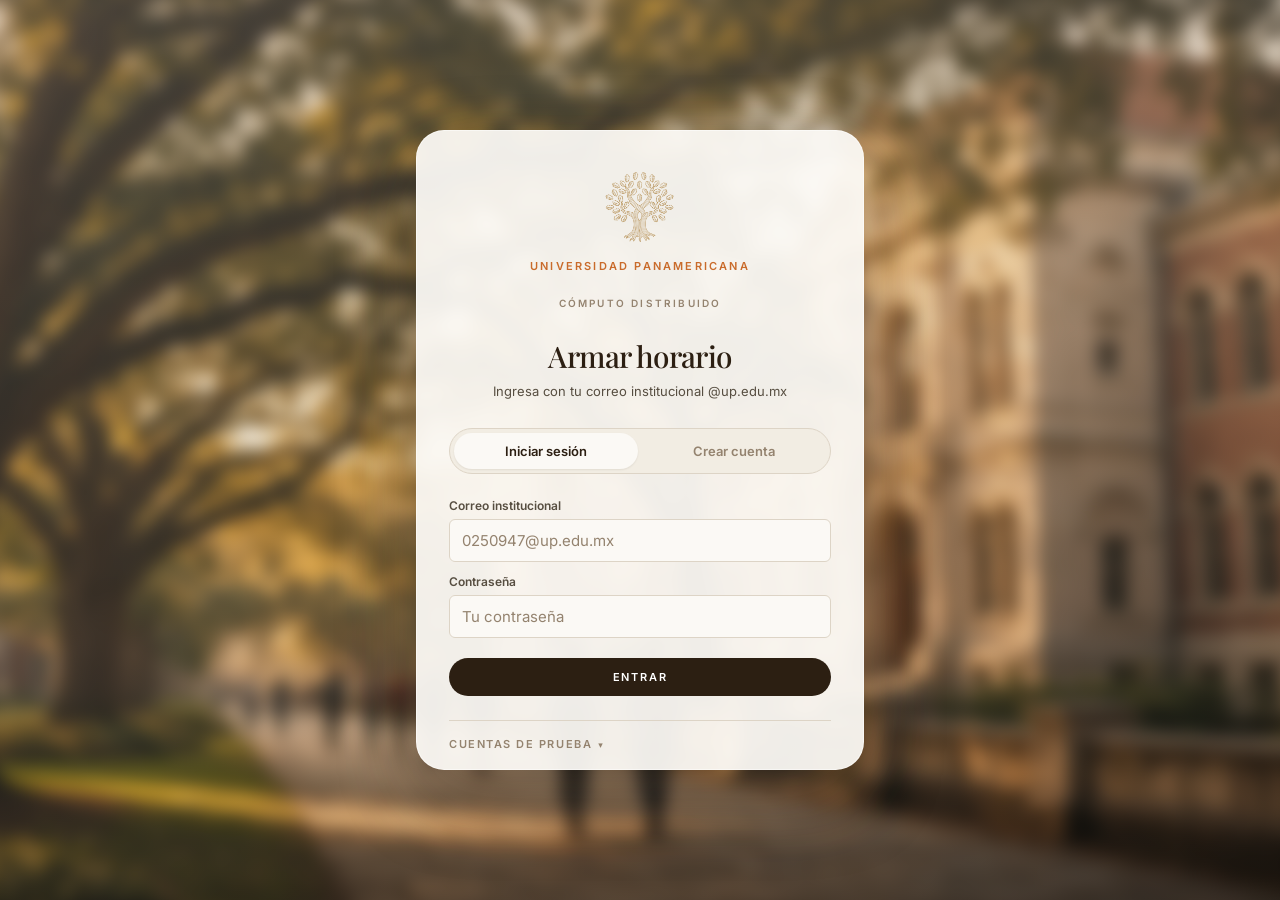
==== frontend/index.html @ 9d94e342 "entrega primer parcial" ====
<!DOCTYPE html>
<html lang="es">
<head>
    <meta charset="UTF-8">
    <meta name="viewport" content="width=device-width, initial-scale=1.0">
    <title>Horario UP</title>
    <link rel="preconnect" href="https://fonts.googleapis.com">
    <link rel="preconnect" href="https://fonts.gstatic.com" crossorigin>
    <link href="https://fonts.googleapis.com/css2?family=Inter:wght@400;500;600;700&family=Playfair+Display:ital,wght@0,500;0,600;1,500&display=swap" rel="stylesheet">
    <link rel="stylesheet" href="estilos.css">
</head>
<body class="en-login">
    <div class="login-bg" aria-hidden="true">
        <img src="brand/campus.jpg" alt="">
    </div>
    <div id="pantalla-login" class="login-screen">
        <article class="login-card">
            <img class="login-logo" src="brand/up-roble.png" alt="Universidad Panamericana">
            <p class="login-kicker">Universidad Panamericana</p>
            <p class="login-meta">Cómputo distribuido</p>
            <h1 class="login-title">Armar horario</h1>
            <p class="login-sub">Ingresa con tu correo institucional @up.edu.mx</p>

            <div class="login-tabs" role="tablist" aria-label="Acceso">
                <button type="button" class="login-tab is-active" data-tab="entrar" role="tab" aria-selected="true">Iniciar sesión</button>
                <button type="button" class="login-tab" data-tab="registro" role="tab" aria-selected="false">Crear cuenta</button>
            </div>

            <form id="form-login" class="login-form">
                <label class="campo">
                    <span>Correo institucional</span>
                    <input id="login-correo" type="email" placeholder="0250947@up.edu.mx" autocomplete="username" required>
                </label>
                <label class="campo">
                    <span>Contraseña</span>
                    <input id="login-password" type="password" placeholder="Tu contraseña" autocomplete="current-password" required>
                </label>
                <p id="error-login" class="error" role="alert"></p>
                <button type="submit" class="btn-primary">Entrar</button>
            </form>

            <form id="form-nuevo" class="login-form" hidden>
                <label class="campo">
                    <span>Nombre</span>
                    <input id="nuevo-nombre" type="text" placeholder="Nombre completo" autocomplete="name" required>
                </label>
                <label class="campo">
                    <span>Correo institucional</span>
                    <input id="nuevo-correo" type="email" placeholder="matricula@up.edu.mx" autocomplete="email" required>
                </label>
                <label class="campo">
                    <span>Contraseña</span>
                    <input id="nuevo-password" type="password" placeholder="Crea una contraseña" autocomplete="new-password" required>
                </label>
                <label class="campo">
                    <span>Carrera</span>
                    <select id="nuevo-carrera" required></select>
                </label>
                <p id="error-registro" class="error" role="alert"></p>
                <button type="submit" class="btn-primary">Registrarme</button>
            </form>

            <details class="login-demos">
                <summary>Cuentas de prueba</summary>
                <ul>
                    <li><strong>0250947@up.edu.mx</strong> / emilianoguillen90<br>Inteligencia de Datos y Ciberseguridad</li>
                    <li><strong>0251001@up.edu.mx</strong> / marianalopez90<br>Mecatrónica</li>
                    <li><strong>0251002@up.edu.mx</strong> / diegoramirez90<br>Ingeniería Industrial</li>
                    <li><strong>0251003@up.edu.mx</strong> / anatorres90<br>Ingeniería Mecánica</li>
                </ul>
            </details>
        </article>
    </div>

    <div id="app" class="app" hidden>
        <header class="topbar">
            <div class="marca-box">
                <img class="marca-logo" src="brand/up-roble.png" alt="">
                <div>
                    <p class="marca">Universidad Panamericana</p>
                    <h1>Armar horario</h1>
                </div>
            </div>
            <nav class="app-nav" aria-label="Apartados">
                <button type="button" class="nav-btn is-active" data-nav="horario">Mi horario</button>
                <button type="button" class="nav-btn" data-nav="materias">Agregar materias</button>
            </nav>
            <div class="alumno-box">
                <p id="nombre-alumno" class="alumno"></p>
                <button id="btn-cambiar" type="button">Cerrar sesión</button>
                <p id="carrera-alumno" class="carrera"></p>
            </div>
        </header>

        <main class="app-main">
            <p id="mensaje" class="mensaje"></p>

            <section id="vista-horario" class="vista" data-vista="horario">
                <div class="vista-head">
                    <p class="vista-kicker">Esta semana</p>
                    <div class="vista-title-row">
                        <h2>Mi horario</h2>
                        <p id="resumen-horario" class="resumen"></p>
                    </div>
                    <p class="ayuda">Tus clases de lunes a viernes. Da de baja una materia desde su bloque.</p>
                </div>
                <div class="calendario-wrap">
                    <div id="calendario" class="calendario">Cargando horario...</div>
                </div>
            </section>

            <section id="vista-materias" class="vista" data-vista="materias" hidden>
                <div class="vista-head">
                    <p class="vista-kicker">Catálogo</p>
                    <h2>Agregar materias</h2>
                    <p id="titulo-catalogo" class="ayuda">Solo ves las de tu plan. El tronco común se comparte con otras ingenierías.</p>
                </div>
                <div id="lista-materias" class="catalogo">Cargando...</div>
            </section>
        </main>
    </div>

    <script src="app.js"></script>
</body>
</html>
---- frontend/estilos.css ----
:root {
    --azul-up: #001a4d;
    --azul-medio: #0b2e6b;
    --oro: #c5a35a;
    --oro-claro: #e4d2a3;
    --crema: #f6f1e6;
    --blanco: #ffffff;
    --texto: #1a1a1a;
    --muted: #5c5a55;

    --cream: #f2ede3;
    --paper: #fbf9f5;
    --linen: #e6ded3;
    --terracotta: #c96b2b;
    --camel: #b38760;
    --stone: #94836f;
    --bark: #574e41;
    --espresso: #2c1f12;
    --ink: #181714;
    --border: #ddd4c6;
    --danger: #8b1e1e;
    --radius-sm: 6px;
    --radius-md: 10px;
    --radius-lg: 28px;
    --shadow-card: 0 24px 80px rgb(44 31 18 / 0.14);
    --shadow-login: 0 28px 80px rgb(44 31 18 / 0.32);
    --ease-out: cubic-bezier(0.16, 1, 0.3, 1);
    --duration-fast: 120ms;
    --duration-base: 200ms;
    --font-sans: "Inter", ui-sans-serif, system-ui, sans-serif;
    --font-editorial: "Playfair Display", "Iowan Old Style", Georgia, serif;
}

* {
    box-sizing: border-box;
}

[hidden] {
    display: none !important;
}

body {
    min-height: 100vh;
    margin: 0;
    padding: 0;
    font-family: var(--font-sans);
    color: var(--ink);
    background: var(--cream);
    -webkit-font-smoothing: antialiased;
}

body.en-login {
    min-height: 100svh;
    padding: 24px;
    display: flex;
    align-items: center;
    justify-content: center;
    background: var(--espresso);
}

.login-bg {
    display: none;
}

body.en-login .login-bg {
    display: block;
    position: fixed;
    inset: 0;
    z-index: 0;
    overflow: hidden;
    pointer-events: none;
}

.login-bg img {
    width: 100%;
    height: 100%;
    object-fit: cover;
    transform: scale(1.06);
    filter: blur(8px) saturate(1.02);
}

.login-bg::after {
    content: "";
    position: absolute;
    inset: 0;
    background:
        linear-gradient(165deg, rgb(242 237 227 / 0.22) 0%, rgb(44 31 18 / 0.16) 100%);
}

.login-screen {
    position: relative;
    z-index: 1;
    width: 100%;
    display: flex;
    justify-content: center;
}

.login-card {
    width: min(100%, 28rem);
    max-height: min(40rem, 92svh);
    overflow-y: auto;
    scrollbar-width: none;
    -ms-overflow-style: none;
    padding: 40px 32px 32px;
    text-align: center;
    background: rgb(251 249 245 / 0.94);
    border: 1px solid rgb(255 255 255 / 0.55);
    border-radius: var(--radius-lg);
    box-shadow: var(--shadow-login);
}

.login-card::-webkit-scrollbar {
    display: none;
}

.login-logo {
    display: block;
    width: 4.5rem;
    height: 4.5rem;
    margin: 0 auto;
    object-fit: contain;
}

.login-kicker {
    margin: 16px 0 0;
    color: var(--terracotta);
    font-size: 11px;
    font-weight: 600;
    letter-spacing: 0.2em;
    text-transform: uppercase;
}

.login-meta {
    margin: 24px 0 0;
    color: var(--stone);
    font-size: 10px;
    font-weight: 600;
    letter-spacing: 0.22em;
    text-transform: uppercase;
}

.login-title {
    margin: 28px 0 0;
    color: var(--espresso);
    font-family: var(--font-editorial);
    font-size: 1.85rem;
    font-weight: 500;
    letter-spacing: -0.02em;
    line-height: 1.25;
}

.login-sub {
    margin: 8px 0 0;
    color: var(--bark);
    font-size: 13px;
    line-height: 1.4;
}

.login-tabs {
    display: grid;
    grid-template-columns: 1fr 1fr;
    gap: 4px;
    margin: 28px 0 0;
    padding: 4px;
    background: var(--cream);
    border: 1px solid var(--border);
    border-radius: 999px;
}

.login-tab {
    border: 0;
    border-radius: 999px;
    padding: 10px 12px;
    background: transparent;
    color: var(--stone);
    font: inherit;
    font-size: 13px;
    font-weight: 600;
    cursor: pointer;
}

.login-tab:hover {
    color: var(--espresso);
}

.login-tab.is-active {
    background: var(--paper);
    color: var(--espresso);
    box-shadow: 0 1px 2px rgb(44 31 18 / 0.08);
}

.login-tab:focus-visible,
.login-form :focus-visible,
.login-demos summary:focus-visible,
.btn-primary:focus-visible {
    outline: 2px solid var(--terracotta);
    outline-offset: 2px;
}

.login-form {
    margin-top: 24px;
    display: flex;
    flex-direction: column;
    gap: 12px;
    text-align: left;
}

.campo {
    display: flex;
    flex-direction: column;
    gap: 6px;
}

.campo span {
    color: var(--bark);
    font-size: 12px;
    font-weight: 600;
}

.login-form input,
.login-form select {
    width: 100%;
    padding: 11px 12px;
    border: 1px solid var(--border);
    border-radius: var(--radius-sm);
    background: var(--paper);
    color: var(--ink);
    font: inherit;
    font-size: 15px;
}

.login-form input::placeholder {
    color: var(--stone);
}

.login-form input:hover,
.login-form select:hover {
    border-color: var(--linen);
}

.login-form input:focus,
.login-form select:focus {
    border-color: var(--espresso);
}

.btn-primary {
    margin-top: 8px;
    width: 100%;
    border: 0;
    border-radius: 999px;
    padding: 12px 20px;
    background: var(--espresso);
    color: #fff;
    font: inherit;
    font-size: 11px;
    font-weight: 600;
    letter-spacing: 0.16em;
    text-transform: uppercase;
    cursor: pointer;
}

.btn-primary:hover {
    background: #3a2a1b;
}

.btn-primary:active {
    transform: translateY(1px);
}

.login-demos {
    margin-top: 24px;
    text-align: left;
    border-top: 1px solid var(--border);
    padding-top: 16px;
}

.login-demos summary {
    color: var(--stone);
    font-size: 11px;
    font-weight: 600;
    letter-spacing: 0.14em;
    text-transform: uppercase;
    cursor: pointer;
    list-style: none;
}

.login-demos summary::-webkit-details-marker {
    display: none;
}

.login-demos summary::after {
    content: "▾";
    margin-left: 6px;
    font-size: 9px;
}

.login-demos[open] summary::after {
    content: "▴";
}

.login-demos summary:hover {
    color: var(--espresso);
}

.login-demos ul {
    margin: 12px 0 0;
    padding: 0;
    list-style: none;
    display: flex;
    flex-direction: column;
    gap: 10px;
}

.login-demos li {
    color: var(--bark);
    font-size: 13px;
    line-height: 1.45;
}

.login-demos strong {
    color: var(--espresso);
    font-weight: 600;
}

@media (max-width: 480px) {
    .login-card {
        padding: 32px 24px 24px;
        border-radius: 20px;
    }

    .login-logo {
        width: 4rem;
        height: 4rem;
    }

    .login-title {
        font-size: 1.55rem;
    }

    .login-sub {
        font-size: 12px;
    }
}

@media (prefers-reduced-motion: reduce) {
    .btn-primary {
        transition: none;
    }

    .login-bg img {
        transform: none;
        filter: blur(8px);
    }
}

.app {
    min-height: 100svh;
}

.topbar {
    position: sticky;
    top: 0;
    z-index: 10;
    display: flex;
    align-items: center;
    justify-content: space-between;
    gap: 16px;
    padding: 12px 24px;
    background: rgb(251 249 245 / 0.92);
    border-bottom: 1px solid var(--border);
    backdrop-filter: blur(10px);
}

.marca {
    margin: 0;
    color: var(--terracotta);
    letter-spacing: 0.16em;
    font-size: 10px;
    text-transform: uppercase;
    font-weight: 600;
}

.app .topbar h1 {
    margin: 2px 0 0;
    color: var(--espresso);
    font-family: var(--font-editorial);
    font-size: 1.15rem;
    font-weight: 500;
    letter-spacing: -0.02em;
}

.marca-box {
    display: flex;
    align-items: center;
    gap: 12px;
    min-width: 0;
}

.marca-logo {
    width: 36px;
    height: 36px;
    object-fit: contain;
}

.app-nav {
    display: flex;
    gap: 4px;
    padding: 4px;
    background: var(--cream);
    border: 1px solid var(--border);
    border-radius: 999px;
}

.nav-btn {
    border: 0;
    border-radius: 999px;
    padding: 8px 16px;
    background: transparent;
    color: var(--stone);
    font: inherit;
    font-size: 13px;
    font-weight: 600;
    cursor: pointer;
}

.nav-btn:hover {
    color: var(--espresso);
}

.nav-btn.is-active {
    background: var(--paper);
    color: var(--espresso);
    box-shadow: 0 1px 2px rgb(44 31 18 / 0.08);
}

.alumno-box {
    display: grid;
    grid-template-columns: auto auto;
    grid-template-rows: auto auto;
    align-items: center;
    column-gap: 12px;
    row-gap: 2px;
    text-align: right;
}

.alumno {
    grid-column: 1;
    grid-row: 1;
    margin: 0;
    color: var(--espresso);
    font-size: 13px;
    font-weight: 600;
}

.carrera {
    grid-column: 1;
    grid-row: 2;
    margin: 0;
    color: var(--stone);
    font-size: 12px;
}

.alumno-box button {
    grid-column: 2;
    grid-row: 1;
    background: transparent;
    border: 1px solid var(--border);
    border-radius: 999px;
    color: var(--bark);
    padding: 6px 12px;
    font: inherit;
    font-size: 12px;
    font-weight: 600;
    cursor: pointer;
    white-space: nowrap;
}

.alumno-box button:hover {
    border-color: var(--espresso);
    color: var(--espresso);
}

.app-main {
    max-width: 1120px;
    margin: 0 auto;
    padding: 28px 24px 56px;
}

.vista-head {
    margin-bottom: 20px;
}

.vista-kicker {
    margin: 0 0 6px;
    color: var(--terracotta);
    font-size: 11px;
    font-weight: 600;
    letter-spacing: 0.18em;
    text-transform: uppercase;
}

.vista-title-row {
    display: flex;
    align-items: baseline;
    justify-content: space-between;
    gap: 12px;
}

.vista-head h2 {
    margin: 0;
    color: var(--espresso);
    font-family: var(--font-editorial);
    font-size: 1.75rem;
    font-weight: 500;
    letter-spacing: -0.02em;
}

.resumen {
    margin: 0;
    color: var(--stone);
    font-size: 13px;
    font-weight: 600;
}

.ayuda {
    margin: 8px 0 0;
    color: var(--bark);
    font-size: 14px;
    line-height: 1.45;
}

.mensaje {
    margin: 0 0 16px;
    padding: 10px 14px;
    border-radius: var(--radius-sm);
    background: #efe6d6;
    color: var(--espresso);
    font-size: 13px;
    font-weight: 600;
}

.mensaje:empty {
    display: none;
}

.error {
    margin: 0;
    color: var(--danger);
    font-size: 13px;
    font-weight: 600;
}

.error:empty {
    display: none;
}

.calendario-wrap {
    overflow: auto;
    max-height: calc(100svh - 220px);
    background: var(--paper);
    border: 1px solid var(--border);
    border-radius: var(--radius-md);
    scrollbar-width: thin;
}

.calendario {
    display: grid;
    grid-template-columns: 56px repeat(5, minmax(0, 1fr));
    min-width: 720px;
}

.calendario:has(.vacio) {
    display: block;
    min-width: 0;
}

.celda-hora {
    font-size: 11px;
    color: var(--stone);
    text-align: right;
    padding: 10px 10px 0 0;
    border-right: 1px solid var(--border);
    border-bottom: 1px solid var(--border);
}

.dia-titulo {
    position: sticky;
    top: 0;
    z-index: 1;
    background: var(--paper);
    color: var(--bark);
    text-align: center;
    padding: 12px 4px;
    font-size: 11px;
    font-weight: 600;
    letter-spacing: 0.08em;
    text-transform: uppercase;
    border-bottom: 1px solid var(--border);
}

.slot {
    min-height: 52px;
    background: var(--paper);
    border-right: 1px solid var(--border);
    border-bottom: 1px solid var(--border);
    padding: 3px;
}

.clase {
    height: 100%;
    padding: 6px 7px;
    background: #f7f1e8;
    border: 1px solid var(--border);
    border-left: 3px solid var(--terracotta);
    border-radius: 6px;
    color: var(--espresso);
    font-size: 11px;
    line-height: 1.3;
}

.clase strong {
    display: block;
    font-size: 11px;
}

.clase button {
    margin-top: 6px;
    background: transparent;
    border: 1px solid var(--border);
    border-radius: 999px;
    color: var(--bark);
    padding: 2px 8px;
    font: inherit;
    font-size: 10px;
    font-weight: 600;
    cursor: pointer;
}

.clase button:hover {
    border-color: var(--danger);
    color: var(--danger);
}

.vacio {
    grid-column: 1 / -1;
    padding: 64px 24px;
    text-align: center;
}

.vacio p {
    margin: 0 0 16px;
    color: var(--bark);
    font-size: 15px;
}

.vacio button {
    border: 0;
    border-radius: 999px;
    padding: 10px 18px;
    background: var(--espresso);
    color: #fff;
    font: inherit;
    font-size: 11px;
    font-weight: 600;
    letter-spacing: 0.14em;
    text-transform: uppercase;
    cursor: pointer;
}

.catalogo {
    background: var(--paper);
    border: 1px solid var(--border);
    border-radius: var(--radius-md);
    overflow: hidden;
}

.semestre {
    margin: 0;
    padding: 12px 16px 8px;
    color: var(--terracotta);
    font-size: 11px;
    font-weight: 600;
    letter-spacing: 0.16em;
    text-transform: uppercase;
    background: var(--cream);
    border-top: 1px solid var(--border);
}

.catalogo .semestre:first-child {
    border-top: 0;
}

.fila {
    display: flex;
    justify-content: space-between;
    align-items: center;
    gap: 16px;
    padding: 14px 16px;
    border-top: 1px solid var(--border);
}

.datos {
    display: flex;
    flex-direction: column;
    gap: 4px;
    min-width: 0;
}

.datos strong {
    color: var(--espresso);
    font-size: 14px;
    font-weight: 600;
}

.datos span {
    color: var(--stone);
    font-size: 13px;
}

button.alta,
button.lleno {
    flex-shrink: 0;
    border: 0;
    border-radius: 999px;
    padding: 8px 14px;
    font: inherit;
    font-size: 12px;
    font-weight: 600;
}

button.alta {
    background: var(--espresso);
    color: #fff;
    cursor: pointer;
}

button.alta:hover {
    background: #3a2a1b;
}

button.lleno {
    background: var(--linen);
    color: var(--stone);
    cursor: default;
}

button.cursada {
    background: #efe6d6;
    color: var(--terracotta);
    cursor: default;
}

.nav-btn:focus-visible,
.alumno-box button:focus-visible,
.vacio button:focus-visible,
button.alta:focus-visible {
    outline: 2px solid var(--terracotta);
    outline-offset: 2px;
}

@media (max-width: 900px) {
    .topbar {
        flex-wrap: wrap;
        padding: 12px 16px;
    }

    .app-nav {
        order: 3;
        width: 100%;
    }

    .nav-btn {
        flex: 1;
    }

    .app-main {
        padding: 20px 16px 40px;
    }
}

@media (max-width: 800px) {
    .calendario {
        grid-template-columns: 48px repeat(5, minmax(110px, 1fr));
    }
}
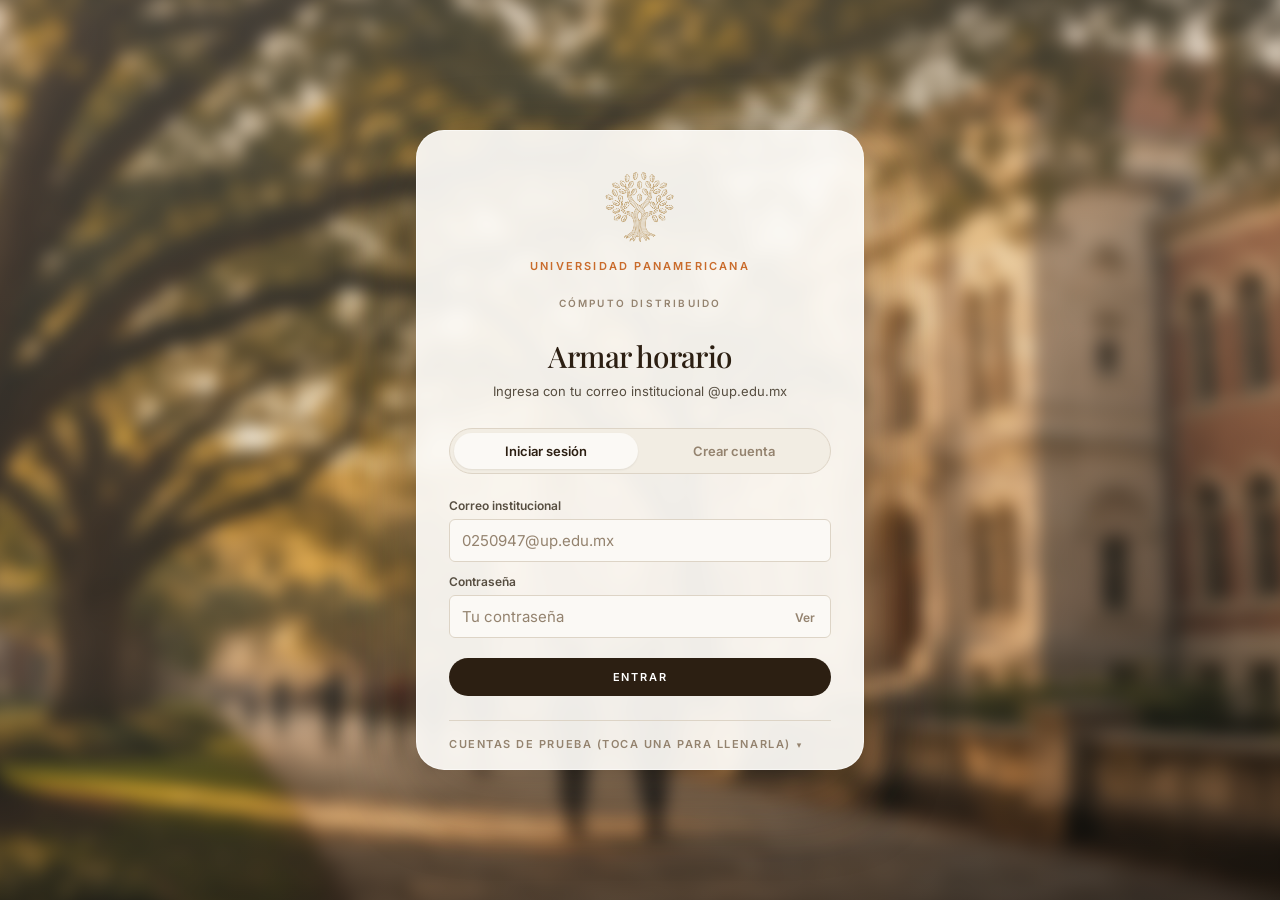
==== commit 8aa0e9e1: "kafka 2" ====
--- a/frontend/index.html
+++ b/frontend/index.html
@@ -8,6 +8,7 @@
     <link rel="preconnect" href="https://fonts.gstatic.com" crossorigin>
     <link href="https://fonts.googleapis.com/css2?family=Inter:wght@400;500;600;700&family=Playfair+Display:ital,wght@0,500;0,600;1,500&display=swap" rel="stylesheet">
     <link rel="stylesheet" href="estilos.css">
+    <link rel="stylesheet" href="app.css">
 </head>
 <body class="en-login">
     <div class="login-bg" aria-hidden="true">
@@ -33,7 +34,10 @@
                 </label>
                 <label class="campo">
                     <span>Contraseña</span>
-                    <input id="login-password" type="password" placeholder="Tu contraseña" autocomplete="current-password" required>
+                    <div class="campo-pass">
+                        <input id="login-password" type="password" placeholder="Tu contraseña" autocomplete="current-password" required>
+                        <button type="button" class="ver-pass" data-ver="login-password" aria-label="Mostrar contraseña">Ver</button>
+                    </div>
                 </label>
                 <p id="error-login" class="error" role="alert"></p>
                 <button type="submit" class="btn-primary">Entrar</button>
@@ -50,7 +54,10 @@
                 </label>
                 <label class="campo">
                     <span>Contraseña</span>
-                    <input id="nuevo-password" type="password" placeholder="Crea una contraseña" autocomplete="new-password" required>
+                    <div class="campo-pass">
+                        <input id="nuevo-password" type="password" placeholder="Crea una contraseña" autocomplete="new-password" required>
+                        <button type="button" class="ver-pass" data-ver="nuevo-password" aria-label="Mostrar contraseña">Ver</button>
+                    </div>
                 </label>
                 <label class="campo">
                     <span>Carrera</span>
@@ -61,12 +68,12 @@
             </form>
 
             <details class="login-demos">
-                <summary>Cuentas de prueba</summary>
+                <summary>Cuentas de prueba (toca una para llenarla)</summary>
                 <ul>
-                    <li><strong>0250947@up.edu.mx</strong> / emilianoguillen90<br>Inteligencia de Datos y Ciberseguridad</li>
-                    <li><strong>0251001@up.edu.mx</strong> / marianalopez90<br>Mecatrónica</li>
-                    <li><strong>0251002@up.edu.mx</strong> / diegoramirez90<br>Ingeniería Industrial</li>
-                    <li><strong>0251003@up.edu.mx</strong> / anatorres90<br>Ingeniería Mecánica</li>
+                    <li><button type="button" class="demo" data-correo="0250947@up.edu.mx" data-pass="emilianoguillen90"><strong>0250947@up.edu.mx</strong><span>Inteligencia de Datos y Ciberseguridad</span></button></li>
+                    <li><button type="button" class="demo" data-correo="0251001@up.edu.mx" data-pass="marianalopez90"><strong>0251001@up.edu.mx</strong><span>Mecatrónica</span></button></li>
+                    <li><button type="button" class="demo" data-correo="0251002@up.edu.mx" data-pass="diegoramirez90"><strong>0251002@up.edu.mx</strong><span>Ingeniería Industrial</span></button></li>
+                    <li><button type="button" class="demo" data-correo="0251003@up.edu.mx" data-pass="anatorres90"><strong>0251003@up.edu.mx</strong><span>Ingeniería Mecánica</span></button></li>
                 </ul>
             </details>
         </article>
@@ -81,44 +88,101 @@
                     <h1>Armar horario</h1>
                 </div>
             </div>
+
             <nav class="app-nav" aria-label="Apartados">
                 <button type="button" class="nav-btn is-active" data-nav="horario">Mi horario</button>
                 <button type="button" class="nav-btn" data-nav="materias">Agregar materias</button>
+                <button type="button" class="nav-btn" data-nav="espera">Lista de espera <span id="badge-espera" class="badge-nav" hidden>0</span></button>
             </nav>
-            <div class="alumno-box">
-                <p id="nombre-alumno" class="alumno"></p>
-                <button id="btn-cambiar" type="button">Cerrar sesión</button>
-                <p id="carrera-alumno" class="carrera"></p>
+
+            <div class="topbar-der">
+                <div class="avisos-wrap">
+                    <button id="btn-avisos" type="button" class="icono-btn" aria-label="Avisos" aria-haspopup="true" aria-expanded="false">
+                        <svg viewBox="0 0 24 24" width="20" height="20" fill="none" stroke="currentColor" stroke-width="1.8" stroke-linecap="round" stroke-linejoin="round" aria-hidden="true"><path d="M6 8a6 6 0 1 1 12 0c0 7 3 8 3 8H3s3-1 3-8"/><path d="M10.3 21a1.94 1.94 0 0 0 3.4 0"/></svg>
+                        <span id="badge-avisos" class="badge-campana" hidden>0</span>
+                    </button>
+                    <div id="panel-avisos" class="panel-avisos" hidden role="region" aria-label="Avisos">
+                        <div class="panel-avisos-head">
+                            <strong>Tus avisos</strong>
+                            <span>en tiempo real</span>
+                        </div>
+                        <ul id="lista-avisos" class="lista-avisos"></ul>
+                    </div>
+                </div>
+                <div class="alumno-box">
+                    <p id="nombre-alumno" class="alumno"></p>
+                    <p id="carrera-alumno" class="carrera"></p>
+                </div>
+                <button id="btn-cambiar" type="button" class="btn-salir">Cerrar sesión</button>
             </div>
         </header>
 
         <main class="app-main">
-            <p id="mensaje" class="mensaje"></p>
-
+            <!-- ================= Mi horario ================= -->
             <section id="vista-horario" class="vista" data-vista="horario">
                 <div class="vista-head">
                     <p class="vista-kicker">Esta semana</p>
                     <div class="vista-title-row">
-                        <h2>Mi horario</h2>
-                        <p id="resumen-horario" class="resumen"></p>
+                        <h2 id="saludo">Mi horario</h2>
+                        <div class="acciones">
+                            <button type="button" id="btn-ics" class="btn btn-linea">Añadir a mi calendario</button>
+                            <button type="button" id="btn-imprimir" class="btn btn-linea">Imprimir</button>
+                        </div>
                     </div>
-                    <p class="ayuda">Tus clases de lunes a viernes. Da de baja una materia desde su bloque.</p>
                 </div>
+
+                <div id="tarjetas" class="tarjetas"></div>
+
                 <div class="calendario-wrap">
-                    <div id="calendario" class="calendario">Cargando horario...</div>
+                    <div id="calendario" class="cal"></div>
                 </div>
+                <div id="agenda" class="agenda"></div>
             </section>
 
+            <!-- ================= Agregar materias ================= -->
             <section id="vista-materias" class="vista" data-vista="materias" hidden>
                 <div class="vista-head">
                     <p class="vista-kicker">Catálogo</p>
                     <h2>Agregar materias</h2>
-                    <p id="titulo-catalogo" class="ayuda">Solo ves las de tu plan. El tronco común se comparte con otras ingenierías.</p>
+                    <p id="titulo-catalogo" class="ayuda"></p>
                 </div>
+
+                <div class="filtros">
+                    <label class="buscar">
+                        <svg viewBox="0 0 24 24" width="16" height="16" fill="none" stroke="currentColor" stroke-width="2" stroke-linecap="round" aria-hidden="true"><circle cx="11" cy="11" r="7"/><path d="m20 20-3.5-3.5"/></svg>
+                        <input id="buscar" type="search" placeholder="Buscar por clave, materia o profesor" autocomplete="off">
+                    </label>
+                    <select id="filtro-semestre" aria-label="Filtrar por semestre"></select>
+                </div>
+                <div id="chips" class="chips" role="group" aria-label="Filtrar por estado"></div>
+                <p id="conteo-materias" class="conteo"></p>
+
                 <div id="lista-materias" class="catalogo">Cargando...</div>
             </section>
+
+            <!-- ================= Lista de espera ================= -->
+            <section id="vista-espera" class="vista" data-vista="espera" hidden>
+                <div class="vista-head">
+                    <p class="vista-kicker">Materias llenas</p>
+                    <h2>Lista de espera</h2>
+                    <p class="ayuda">Si una materia ya no tiene cupo, anótate en su fila. En cuanto alguien se dé de baja te inscribimos automáticamente, sin que tengas que estar pendiente.</p>
+                </div>
+                <div id="lista-espera" class="espera-grid"></div>
+            </section>
         </main>
+
+        <footer class="pie">
+            <span id="pie-estado" class="pie-chip">Sistema distribuido</span>
+            <span class="pie-links">
+                <a href="http://localhost:8081" target="_blank" rel="noopener">API</a>
+                <a href="http://localhost:3001" target="_blank" rel="noopener">Métricas</a>
+                <a href="http://localhost:8500" target="_blank" rel="noopener">Consul</a>
+                <a href="http://localhost:8090" target="_blank" rel="noopener">Kafka</a>
+            </span>
+        </footer>
     </div>
+
+    <div id="toasts" class="toasts" aria-live="polite"></div>
 
     <script src="app.js"></script>
 </body>
--- a/frontend/estilos.css
+++ b/frontend/estilos.css
@@ -289,13 +289,13 @@
 }
 
 .login-demos summary::after {
-    content: "▾";
+    content: "\25BE";
     margin-left: 6px;
     font-size: 9px;
 }
 
 .login-demos[open] summary::after {
-    content: "▴";
+    content: "\25B4";
 }
 
 .login-demos summary:hover {
@@ -353,433 +353,3 @@
     }
 }
 
-.app {
-    min-height: 100svh;
-}
-
-.topbar {
-    position: sticky;
-    top: 0;
-    z-index: 10;
-    display: flex;
-    align-items: center;
-    justify-content: space-between;
-    gap: 16px;
-    padding: 12px 24px;
-    background: rgb(251 249 245 / 0.92);
-    border-bottom: 1px solid var(--border);
-    backdrop-filter: blur(10px);
-}
-
-.marca {
-    margin: 0;
-    color: var(--terracotta);
-    letter-spacing: 0.16em;
-    font-size: 10px;
-    text-transform: uppercase;
-    font-weight: 600;
-}
-
-.app .topbar h1 {
-    margin: 2px 0 0;
-    color: var(--espresso);
-    font-family: var(--font-editorial);
-    font-size: 1.15rem;
-    font-weight: 500;
-    letter-spacing: -0.02em;
-}
-
-.marca-box {
-    display: flex;
-    align-items: center;
-    gap: 12px;
-    min-width: 0;
-}
-
-.marca-logo {
-    width: 36px;
-    height: 36px;
-    object-fit: contain;
-}
-
-.app-nav {
-    display: flex;
-    gap: 4px;
-    padding: 4px;
-    background: var(--cream);
-    border: 1px solid var(--border);
-    border-radius: 999px;
-}
-
-.nav-btn {
-    border: 0;
-    border-radius: 999px;
-    padding: 8px 16px;
-    background: transparent;
-    color: var(--stone);
-    font: inherit;
-    font-size: 13px;
-    font-weight: 600;
-    cursor: pointer;
-}
-
-.nav-btn:hover {
-    color: var(--espresso);
-}
-
-.nav-btn.is-active {
-    background: var(--paper);
-    color: var(--espresso);
-    box-shadow: 0 1px 2px rgb(44 31 18 / 0.08);
-}
-
-.alumno-box {
-    display: grid;
-    grid-template-columns: auto auto;
-    grid-template-rows: auto auto;
-    align-items: center;
-    column-gap: 12px;
-    row-gap: 2px;
-    text-align: right;
-}
-
-.alumno {
-    grid-column: 1;
-    grid-row: 1;
-    margin: 0;
-    color: var(--espresso);
-    font-size: 13px;
-    font-weight: 600;
-}
-
-.carrera {
-    grid-column: 1;
-    grid-row: 2;
-    margin: 0;
-    color: var(--stone);
-    font-size: 12px;
-}
-
-.alumno-box button {
-    grid-column: 2;
-    grid-row: 1;
-    background: transparent;
-    border: 1px solid var(--border);
-    border-radius: 999px;
-    color: var(--bark);
-    padding: 6px 12px;
-    font: inherit;
-    font-size: 12px;
-    font-weight: 600;
-    cursor: pointer;
-    white-space: nowrap;
-}
-
-.alumno-box button:hover {
-    border-color: var(--espresso);
-    color: var(--espresso);
-}
-
-.app-main {
-    max-width: 1120px;
-    margin: 0 auto;
-    padding: 28px 24px 56px;
-}
-
-.vista-head {
-    margin-bottom: 20px;
-}
-
-.vista-kicker {
-    margin: 0 0 6px;
-    color: var(--terracotta);
-    font-size: 11px;
-    font-weight: 600;
-    letter-spacing: 0.18em;
-    text-transform: uppercase;
-}
-
-.vista-title-row {
-    display: flex;
-    align-items: baseline;
-    justify-content: space-between;
-    gap: 12px;
-}
-
-.vista-head h2 {
-    margin: 0;
-    color: var(--espresso);
-    font-family: var(--font-editorial);
-    font-size: 1.75rem;
-    font-weight: 500;
-    letter-spacing: -0.02em;
-}
-
-.resumen {
-    margin: 0;
-    color: var(--stone);
-    font-size: 13px;
-    font-weight: 600;
-}
-
-.ayuda {
-    margin: 8px 0 0;
-    color: var(--bark);
-    font-size: 14px;
-    line-height: 1.45;
-}
-
-.mensaje {
-    margin: 0 0 16px;
-    padding: 10px 14px;
-    border-radius: var(--radius-sm);
-    background: #efe6d6;
-    color: var(--espresso);
-    font-size: 13px;
-    font-weight: 600;
-}
-
-.mensaje:empty {
-    display: none;
-}
-
-.error {
-    margin: 0;
-    color: var(--danger);
-    font-size: 13px;
-    font-weight: 600;
-}
-
-.error:empty {
-    display: none;
-}
-
-.calendario-wrap {
-    overflow: auto;
-    max-height: calc(100svh - 220px);
-    background: var(--paper);
-    border: 1px solid var(--border);
-    border-radius: var(--radius-md);
-    scrollbar-width: thin;
-}
-
-.calendario {
-    display: grid;
-    grid-template-columns: 56px repeat(5, minmax(0, 1fr));
-    min-width: 720px;
-}
-
-.calendario:has(.vacio) {
-    display: block;
-    min-width: 0;
-}
-
-.celda-hora {
-    font-size: 11px;
-    color: var(--stone);
-    text-align: right;
-    padding: 10px 10px 0 0;
-    border-right: 1px solid var(--border);
-    border-bottom: 1px solid var(--border);
-}
-
-.dia-titulo {
-    position: sticky;
-    top: 0;
-    z-index: 1;
-    background: var(--paper);
-    color: var(--bark);
-    text-align: center;
-    padding: 12px 4px;
-    font-size: 11px;
-    font-weight: 600;
-    letter-spacing: 0.08em;
-    text-transform: uppercase;
-    border-bottom: 1px solid var(--border);
-}
-
-.slot {
-    min-height: 52px;
-    background: var(--paper);
-    border-right: 1px solid var(--border);
-    border-bottom: 1px solid var(--border);
-    padding: 3px;
-}
-
-.clase {
-    height: 100%;
-    padding: 6px 7px;
-    background: #f7f1e8;
-    border: 1px solid var(--border);
-    border-left: 3px solid var(--terracotta);
-    border-radius: 6px;
-    color: var(--espresso);
-    font-size: 11px;
-    line-height: 1.3;
-}
-
-.clase strong {
-    display: block;
-    font-size: 11px;
-}
-
-.clase button {
-    margin-top: 6px;
-    background: transparent;
-    border: 1px solid var(--border);
-    border-radius: 999px;
-    color: var(--bark);
-    padding: 2px 8px;
-    font: inherit;
-    font-size: 10px;
-    font-weight: 600;
-    cursor: pointer;
-}
-
-.clase button:hover {
-    border-color: var(--danger);
-    color: var(--danger);
-}
-
-.vacio {
-    grid-column: 1 / -1;
-    padding: 64px 24px;
-    text-align: center;
-}
-
-.vacio p {
-    margin: 0 0 16px;
-    color: var(--bark);
-    font-size: 15px;
-}
-
-.vacio button {
-    border: 0;
-    border-radius: 999px;
-    padding: 10px 18px;
-    background: var(--espresso);
-    color: #fff;
-    font: inherit;
-    font-size: 11px;
-    font-weight: 600;
-    letter-spacing: 0.14em;
-    text-transform: uppercase;
-    cursor: pointer;
-}
-
-.catalogo {
-    background: var(--paper);
-    border: 1px solid var(--border);
-    border-radius: var(--radius-md);
-    overflow: hidden;
-}
-
-.semestre {
-    margin: 0;
-    padding: 12px 16px 8px;
-    color: var(--terracotta);
-    font-size: 11px;
-    font-weight: 600;
-    letter-spacing: 0.16em;
-    text-transform: uppercase;
-    background: var(--cream);
-    border-top: 1px solid var(--border);
-}
-
-.catalogo .semestre:first-child {
-    border-top: 0;
-}
-
-.fila {
-    display: flex;
-    justify-content: space-between;
-    align-items: center;
-    gap: 16px;
-    padding: 14px 16px;
-    border-top: 1px solid var(--border);
-}
-
-.datos {
-    display: flex;
-    flex-direction: column;
-    gap: 4px;
-    min-width: 0;
-}
-
-.datos strong {
-    color: var(--espresso);
-    font-size: 14px;
-    font-weight: 600;
-}
-
-.datos span {
-    color: var(--stone);
-    font-size: 13px;
-}
-
-button.alta,
-button.lleno {
-    flex-shrink: 0;
-    border: 0;
-    border-radius: 999px;
-    padding: 8px 14px;
-    font: inherit;
-    font-size: 12px;
-    font-weight: 600;
-}
-
-button.alta {
-    background: var(--espresso);
-    color: #fff;
-    cursor: pointer;
-}
-
-button.alta:hover {
-    background: #3a2a1b;
-}
-
-button.lleno {
-    background: var(--linen);
-    color: var(--stone);
-    cursor: default;
-}
-
-button.cursada {
-    background: #efe6d6;
-    color: var(--terracotta);
-    cursor: default;
-}
-
-.nav-btn:focus-visible,
-.alumno-box button:focus-visible,
-.vacio button:focus-visible,
-button.alta:focus-visible {
-    outline: 2px solid var(--terracotta);
-    outline-offset: 2px;
-}
-
-@media (max-width: 900px) {
-    .topbar {
-        flex-wrap: wrap;
-        padding: 12px 16px;
-    }
-
-    .app-nav {
-        order: 3;
-        width: 100%;
-    }
-
-    .nav-btn {
-        flex: 1;
-    }
-
-    .app-main {
-        padding: 20px 16px 40px;
-    }
-}
-
-@media (max-width: 800px) {
-    .calendario {
-        grid-template-columns: 48px repeat(5, minmax(110px, 1fr));
-    }
-}
--- a/frontend/app.css
+++ b/frontend/app.css
@@ -0,0 +1,1344 @@
+/* ==========================================================================
+   Estilos de la aplicacion (despues del login, que esta en estilos.css).
+   Mismas variables de color y tipografia que el login.
+   ========================================================================== */
+
+.app {
+    min-height: 100svh;
+    display: flex;
+    flex-direction: column;
+}
+
+.error {
+    margin: 0;
+    color: var(--danger);
+    font-size: 13px;
+    font-weight: 600;
+}
+
+.error:empty {
+    display: none;
+}
+
+/* ---- Login: cuentas de prueba y mostrar contrasena ---------------------- */
+.campo-pass {
+    position: relative;
+}
+
+.campo-pass input {
+    padding-right: 56px;
+}
+
+.ver-pass {
+    position: absolute;
+    top: 50%;
+    right: 8px;
+    transform: translateY(-50%);
+    border: 0;
+    background: transparent;
+    color: var(--stone);
+    font: inherit;
+    font-size: 12px;
+    font-weight: 600;
+    padding: 4px 8px;
+    border-radius: 999px;
+    cursor: pointer;
+}
+
+.ver-pass:hover {
+    color: var(--espresso);
+}
+
+.login-demos .demo {
+    width: 100%;
+    display: flex;
+    flex-direction: column;
+    gap: 2px;
+    text-align: left;
+    padding: 10px 12px;
+    background: var(--paper);
+    border: 1px solid var(--border);
+    border-radius: var(--radius-sm);
+    font: inherit;
+    cursor: pointer;
+    transition: border-color var(--duration-fast), background var(--duration-fast);
+}
+
+.login-demos .demo:hover {
+    border-color: var(--terracotta);
+    background: #fff;
+}
+
+.login-demos .demo strong {
+    color: var(--espresso);
+    font-size: 13px;
+}
+
+.login-demos .demo span {
+    color: var(--stone);
+    font-size: 12px;
+}
+
+/* ---- Barra superior ----------------------------------------------------- */
+.topbar {
+    position: sticky;
+    top: 0;
+    z-index: 20;
+    display: flex;
+    align-items: center;
+    justify-content: space-between;
+    gap: 16px;
+    padding: 10px 24px;
+    background: rgb(251 249 245 / 0.94);
+    border-bottom: 1px solid var(--border);
+    backdrop-filter: blur(10px);
+}
+
+.marca-box {
+    display: flex;
+    align-items: center;
+    gap: 12px;
+    min-width: 0;
+}
+
+.marca-logo {
+    width: 36px;
+    height: 36px;
+    object-fit: contain;
+}
+
+.marca {
+    margin: 0;
+    color: var(--terracotta);
+    letter-spacing: 0.16em;
+    font-size: 10px;
+    text-transform: uppercase;
+    font-weight: 600;
+}
+
+.app .topbar h1 {
+    margin: 2px 0 0;
+    color: var(--espresso);
+    font-family: var(--font-editorial);
+    font-size: 1.15rem;
+    font-weight: 500;
+    letter-spacing: -0.02em;
+}
+
+.app-nav {
+    display: flex;
+    gap: 4px;
+    padding: 4px;
+    background: var(--cream);
+    border: 1px solid var(--border);
+    border-radius: 999px;
+}
+
+.nav-btn {
+    display: inline-flex;
+    align-items: center;
+    gap: 6px;
+    border: 0;
+    border-radius: 999px;
+    padding: 8px 16px;
+    background: transparent;
+    color: var(--stone);
+    font: inherit;
+    font-size: 13px;
+    font-weight: 600;
+    cursor: pointer;
+    white-space: nowrap;
+}
+
+.nav-btn:hover {
+    color: var(--espresso);
+}
+
+.nav-btn.is-active {
+    background: var(--paper);
+    color: var(--espresso);
+    box-shadow: 0 1px 2px rgb(44 31 18 / 0.08);
+}
+
+.badge-nav {
+    min-width: 18px;
+    padding: 1px 6px;
+    border-radius: 999px;
+    background: var(--terracotta);
+    color: #fff;
+    font-size: 11px;
+    line-height: 1.5;
+    text-align: center;
+}
+
+.topbar-der {
+    display: flex;
+    align-items: center;
+    gap: 14px;
+}
+
+.alumno-box {
+    text-align: right;
+    min-width: 0;
+}
+
+.alumno {
+    margin: 0;
+    color: var(--espresso);
+    font-size: 13px;
+    font-weight: 600;
+}
+
+.carrera {
+    margin: 2px 0 0;
+    color: var(--stone);
+    font-size: 12px;
+    max-width: 240px;
+    white-space: nowrap;
+    overflow: hidden;
+    text-overflow: ellipsis;
+}
+
+.btn-salir {
+    background: transparent;
+    border: 1px solid var(--border);
+    border-radius: 999px;
+    color: var(--bark);
+    padding: 6px 12px;
+    font: inherit;
+    font-size: 12px;
+    font-weight: 600;
+    cursor: pointer;
+    white-space: nowrap;
+}
+
+.btn-salir:hover {
+    border-color: var(--espresso);
+    color: var(--espresso);
+}
+
+/* ---- Campana de avisos -------------------------------------------------- */
+.avisos-wrap {
+    position: relative;
+}
+
+.icono-btn {
+    position: relative;
+    display: grid;
+    place-items: center;
+    width: 38px;
+    height: 38px;
+    border: 1px solid var(--border);
+    border-radius: 999px;
+    background: var(--paper);
+    color: var(--bark);
+    cursor: pointer;
+}
+
+.icono-btn:hover {
+    border-color: var(--espresso);
+    color: var(--espresso);
+}
+
+.badge-campana {
+    position: absolute;
+    top: -4px;
+    right: -4px;
+    min-width: 18px;
+    padding: 1px 5px;
+    border-radius: 999px;
+    background: var(--terracotta);
+    color: #fff;
+    font-size: 10px;
+    font-weight: 700;
+    line-height: 1.5;
+    text-align: center;
+    border: 2px solid var(--paper);
+}
+
+.panel-avisos {
+    position: absolute;
+    top: calc(100% + 10px);
+    right: 0;
+    width: min(380px, 92vw);
+    max-height: 70vh;
+    display: flex;
+    flex-direction: column;
+    background: var(--paper);
+    border: 1px solid var(--border);
+    border-radius: var(--radius-md);
+    box-shadow: var(--shadow-card);
+    overflow: hidden;
+}
+
+.panel-avisos-head {
+    display: flex;
+    align-items: baseline;
+    justify-content: space-between;
+    padding: 12px 16px;
+    border-bottom: 1px solid var(--border);
+    background: var(--cream);
+}
+
+.panel-avisos-head strong {
+    color: var(--espresso);
+    font-size: 13px;
+}
+
+.panel-avisos-head span {
+    color: var(--stone);
+    font-size: 11px;
+}
+
+.lista-avisos {
+    margin: 0;
+    padding: 0;
+    list-style: none;
+    overflow-y: auto;
+}
+
+.aviso {
+    display: grid;
+    grid-template-columns: 10px 1fr;
+    gap: 10px;
+    padding: 12px 16px;
+    border-bottom: 1px solid var(--border);
+}
+
+.aviso:last-child {
+    border-bottom: 0;
+}
+
+.aviso.nuevo {
+    background: #fbf1e6;
+}
+
+.aviso .punto {
+    width: 10px;
+    height: 10px;
+    margin-top: 4px;
+    border-radius: 50%;
+    background: var(--stone);
+}
+
+.aviso.ok .punto {
+    background: #5f8a5a;
+}
+
+.aviso.baja .punto {
+    background: var(--danger);
+}
+
+.aviso.espera .punto {
+    background: var(--terracotta);
+}
+
+.aviso p {
+    margin: 0;
+    color: var(--espresso);
+    font-size: 13px;
+    line-height: 1.4;
+}
+
+.aviso small {
+    display: block;
+    margin-top: 3px;
+    color: var(--stone);
+    font-size: 11px;
+}
+
+.avisos-vacio {
+    padding: 28px 16px;
+    text-align: center;
+    color: var(--stone);
+    font-size: 13px;
+}
+
+/* ---- Contenido ---------------------------------------------------------- */
+.app-main {
+    flex: 1;
+    width: 100%;
+    max-width: 1180px;
+    margin: 0 auto;
+    padding: 28px 24px 40px;
+}
+
+.vista-head {
+    margin-bottom: 20px;
+}
+
+.vista-kicker {
+    margin: 0 0 6px;
+    color: var(--terracotta);
+    font-size: 11px;
+    font-weight: 600;
+    letter-spacing: 0.18em;
+    text-transform: uppercase;
+}
+
+.vista-title-row {
+    display: flex;
+    align-items: center;
+    justify-content: space-between;
+    gap: 12px;
+    flex-wrap: wrap;
+}
+
+.vista-head h2 {
+    margin: 0;
+    color: var(--espresso);
+    font-family: var(--font-editorial);
+    font-size: 1.75rem;
+    font-weight: 500;
+    letter-spacing: -0.02em;
+}
+
+.ayuda {
+    margin: 8px 0 0;
+    color: var(--bark);
+    font-size: 14px;
+    line-height: 1.45;
+    max-width: 62ch;
+}
+
+.acciones {
+    display: flex;
+    gap: 8px;
+}
+
+/* ---- Botones ------------------------------------------------------------ */
+.btn {
+    display: inline-flex;
+    align-items: center;
+    justify-content: center;
+    gap: 6px;
+    border: 1px solid transparent;
+    border-radius: 999px;
+    padding: 8px 14px;
+    font: inherit;
+    font-size: 12px;
+    font-weight: 600;
+    cursor: pointer;
+    white-space: nowrap;
+    transition: background var(--duration-fast), border-color var(--duration-fast), color var(--duration-fast);
+}
+
+.btn:active:not(:disabled) {
+    transform: translateY(1px);
+}
+
+.btn-oscuro {
+    background: var(--espresso);
+    color: #fff;
+}
+
+.btn-oscuro:hover {
+    background: #3a2a1b;
+}
+
+.btn-linea {
+    background: transparent;
+    border-color: var(--border);
+    color: var(--bark);
+}
+
+.btn-linea:hover {
+    border-color: var(--espresso);
+    color: var(--espresso);
+}
+
+.btn-peligro:hover {
+    border-color: var(--danger);
+    color: var(--danger);
+}
+
+.btn-espera {
+    background: #fbf1e6;
+    border-color: #ecd2b4;
+    color: #8a4a17;
+}
+
+.btn-espera:hover {
+    background: #f6e3cd;
+}
+
+.btn:disabled,
+.btn-quieto {
+    background: var(--linen);
+    color: var(--stone);
+    cursor: default;
+    border-color: transparent;
+}
+
+.btn-cursada {
+    background: #e7efe3;
+    color: #46703f;
+    cursor: default;
+}
+
+.btn:focus-visible,
+.nav-btn:focus-visible,
+.icono-btn:focus-visible,
+.btn-salir:focus-visible,
+.chip:focus-visible,
+.demo:focus-visible,
+.ver-pass:focus-visible,
+.buscar input:focus-visible,
+.filtros select:focus-visible,
+.pie a:focus-visible {
+    outline: 2px solid var(--terracotta);
+    outline-offset: 2px;
+}
+
+/* ---- Tarjetas de resumen ------------------------------------------------ */
+.tarjetas {
+    display: grid;
+    grid-template-columns: repeat(4, minmax(0, 1fr));
+    gap: 12px;
+    margin-bottom: 18px;
+}
+
+.tarjeta {
+    display: flex;
+    flex-direction: column;
+    gap: 4px;
+    padding: 16px 18px;
+    background: var(--paper);
+    border: 1px solid var(--border);
+    border-radius: var(--radius-md);
+    min-width: 0;
+}
+
+.tarjeta .t-etiqueta {
+    color: var(--stone);
+    font-size: 11px;
+    font-weight: 600;
+    letter-spacing: 0.12em;
+    text-transform: uppercase;
+}
+
+.tarjeta .t-valor {
+    color: var(--espresso);
+    font-family: var(--font-editorial);
+    font-size: 1.9rem;
+    font-weight: 500;
+    line-height: 1.15;
+    letter-spacing: -0.02em;
+}
+
+.tarjeta .t-valor small {
+    font-family: var(--font-sans);
+    font-size: 13px;
+    font-weight: 500;
+    color: var(--stone);
+    letter-spacing: 0;
+}
+
+.tarjeta .t-nota {
+    color: var(--bark);
+    font-size: 12px;
+    line-height: 1.35;
+    overflow: hidden;
+    text-overflow: ellipsis;
+}
+
+.tarjeta.proxima .t-valor {
+    font-size: 1.35rem;
+}
+
+.avance {
+    flex-direction: row;
+    align-items: center;
+    gap: 14px;
+}
+
+.anillo {
+    --p: 0;
+    position: relative;
+    flex-shrink: 0;
+    width: 62px;
+    height: 62px;
+    border-radius: 50%;
+    background: conic-gradient(var(--terracotta) calc(var(--p) * 1%), var(--linen) 0);
+}
+
+.anillo::after {
+    content: attr(data-texto);
+    position: absolute;
+    inset: 7px;
+    display: grid;
+    place-items: center;
+    border-radius: 50%;
+    background: var(--paper);
+    color: var(--espresso);
+    font-size: 13px;
+    font-weight: 700;
+}
+
+.avance .t-texto {
+    display: flex;
+    flex-direction: column;
+    gap: 3px;
+    min-width: 0;
+}
+
+/* ---- Calendario --------------------------------------------------------- */
+.calendario-wrap {
+    overflow: auto;
+    background: var(--paper);
+    border: 1px solid var(--border);
+    border-radius: var(--radius-md);
+    scrollbar-width: thin;
+}
+
+.cal {
+    --alto-media-hora: 30px;
+    display: grid;
+    grid-template-columns: 56px repeat(5, minmax(0, 1fr));
+    min-width: 780px;
+    position: relative;
+}
+
+.cal-dia {
+    grid-row: 1;
+    padding: 12px 4px;
+    text-align: center;
+    color: var(--bark);
+    font-size: 11px;
+    font-weight: 600;
+    letter-spacing: 0.08em;
+    text-transform: uppercase;
+    background: var(--paper);
+    border-bottom: 1px solid var(--border);
+    border-left: 1px solid var(--border);
+}
+
+.cal-dia.hoy {
+    color: var(--terracotta);
+    box-shadow: inset 0 -2px 0 var(--terracotta);
+}
+
+.cal-dia small {
+    display: block;
+    margin-top: 2px;
+    font-size: 10px;
+    font-weight: 500;
+    letter-spacing: 0;
+    text-transform: none;
+    color: var(--stone);
+}
+
+.cal-hora {
+    grid-column: 1;
+    padding: 2px 8px 0 0;
+    text-align: right;
+    color: var(--stone);
+    font-size: 11px;
+    transform: translateY(-8px);
+    pointer-events: none;
+}
+
+.cal-slot {
+    border-left: 1px solid var(--border);
+    border-top: 1px dashed #ece5d9;
+    height: var(--alto-media-hora);
+}
+
+.cal-slot.hora {
+    border-top: 1px solid var(--border);
+}
+
+.cal-slot.hoy {
+    background: rgb(201 107 43 / 0.05);
+}
+
+.cal-clase {
+    --fondo: #f4e3d3;
+    --acento: #c96b2b;
+    z-index: 1;
+    display: flex;
+    flex-direction: column;
+    gap: 2px;
+    margin: 2px 4px;
+    padding: 6px 8px;
+    min-width: 0;
+    overflow: hidden;
+    background: var(--fondo);
+    border-left: 4px solid var(--acento);
+    border-radius: 8px;
+    color: var(--espresso);
+    font-size: 11px;
+    line-height: 1.3;
+    box-shadow: 0 1px 2px rgb(44 31 18 / 0.08);
+}
+
+.cal-clase strong {
+    color: var(--acento);
+    font-size: 11px;
+    letter-spacing: 0.02em;
+}
+
+.cal-clase .c-nombre {
+    font-weight: 600;
+}
+
+.cal-clase .c-detalle {
+    color: var(--bark);
+}
+
+.cal-clase.choque {
+    width: 50%;
+    outline: 2px dashed var(--danger);
+    outline-offset: -2px;
+}
+
+.cal-clase.choque.derecha {
+    justify-self: end;
+}
+
+.cal-clase .c-baja {
+    margin-top: auto;
+    align-self: flex-start;
+    padding: 2px 8px;
+    border: 1px solid rgb(44 31 18 / 0.2);
+    border-radius: 999px;
+    background: rgb(255 255 255 / 0.6);
+    color: var(--bark);
+    font: inherit;
+    font-size: 10px;
+    font-weight: 600;
+    cursor: pointer;
+}
+
+.cal-clase .c-baja:hover {
+    border-color: var(--danger);
+    color: var(--danger);
+    background: #fff;
+}
+
+.vacio {
+    padding: 56px 24px;
+    text-align: center;
+    background: var(--paper);
+    border: 1px dashed var(--border);
+    border-radius: var(--radius-md);
+}
+
+.vacio h3 {
+    margin: 0 0 6px;
+    color: var(--espresso);
+    font-family: var(--font-editorial);
+    font-size: 1.3rem;
+    font-weight: 500;
+}
+
+.vacio p {
+    margin: 0 auto 16px;
+    max-width: 44ch;
+    color: var(--bark);
+    font-size: 14px;
+    line-height: 1.45;
+}
+
+/* Agenda por dia: reemplaza al calendario en pantallas chicas */
+.agenda {
+    display: none;
+}
+
+.agenda-dia {
+    margin-bottom: 14px;
+}
+
+.agenda-dia h3 {
+    margin: 0 0 8px;
+    color: var(--terracotta);
+    font-size: 11px;
+    font-weight: 600;
+    letter-spacing: 0.16em;
+    text-transform: uppercase;
+}
+
+.agenda-dia h3.hoy::after {
+    content: " \00B7  hoy";
+}
+
+.agenda-item {
+    --fondo: #f4e3d3;
+    --acento: #c96b2b;
+    display: flex;
+    align-items: center;
+    justify-content: space-between;
+    gap: 12px;
+    margin-bottom: 8px;
+    padding: 10px 12px;
+    background: var(--fondo);
+    border-left: 4px solid var(--acento);
+    border-radius: 8px;
+    color: var(--espresso);
+    font-size: 13px;
+}
+
+.agenda-item strong {
+    display: block;
+    color: var(--acento);
+    font-size: 12px;
+}
+
+.agenda-item small {
+    color: var(--bark);
+    font-size: 12px;
+}
+
+/* ---- Catalogo ------------------------------------------------------------ */
+.filtros {
+    display: flex;
+    gap: 10px;
+    margin-bottom: 12px;
+}
+
+.buscar {
+    flex: 1;
+    display: flex;
+    align-items: center;
+    gap: 8px;
+    padding: 0 12px;
+    background: var(--paper);
+    border: 1px solid var(--border);
+    border-radius: 999px;
+    color: var(--stone);
+}
+
+.buscar:focus-within {
+    border-color: var(--espresso);
+}
+
+.buscar input {
+    flex: 1;
+    min-width: 0;
+    padding: 11px 0;
+    border: 0;
+    background: transparent;
+    color: var(--ink);
+    font: inherit;
+    font-size: 14px;
+}
+
+.buscar input:focus {
+    outline: none;
+}
+
+.filtros select {
+    padding: 0 14px;
+    background: var(--paper);
+    border: 1px solid var(--border);
+    border-radius: 999px;
+    color: var(--bark);
+    font: inherit;
+    font-size: 13px;
+    font-weight: 600;
+}
+
+.chips {
+    display: flex;
+    flex-wrap: wrap;
+    gap: 6px;
+    margin-bottom: 10px;
+}
+
+.chip {
+    display: inline-flex;
+    align-items: center;
+    gap: 6px;
+    padding: 6px 12px;
+    background: var(--paper);
+    border: 1px solid var(--border);
+    border-radius: 999px;
+    color: var(--bark);
+    font: inherit;
+    font-size: 12px;
+    font-weight: 600;
+    cursor: pointer;
+}
+
+.chip:hover {
+    border-color: var(--espresso);
+}
+
+.chip.is-active {
+    background: var(--espresso);
+    border-color: var(--espresso);
+    color: #fff;
+}
+
+.chip span {
+    opacity: 0.7;
+    font-weight: 500;
+}
+
+.conteo {
+    margin: 0 0 10px;
+    color: var(--stone);
+    font-size: 12px;
+}
+
+.catalogo {
+    background: var(--paper);
+    border: 1px solid var(--border);
+    border-radius: var(--radius-md);
+    overflow: hidden;
+}
+
+.semestre {
+    border-top: 1px solid var(--border);
+}
+
+.semestre:first-child {
+    border-top: 0;
+}
+
+.semestre > summary {
+    display: flex;
+    align-items: center;
+    justify-content: space-between;
+    padding: 12px 16px;
+    background: var(--cream);
+    color: var(--terracotta);
+    font-size: 11px;
+    font-weight: 600;
+    letter-spacing: 0.16em;
+    text-transform: uppercase;
+    cursor: pointer;
+    list-style: none;
+}
+
+.semestre > summary::-webkit-details-marker {
+    display: none;
+}
+
+.semestre > summary::after {
+    content: "\25BE";
+    font-size: 11px;
+}
+
+.semestre:not([open]) > summary::after {
+    content: "\25B8";
+}
+
+.semestre > summary small {
+    color: var(--stone);
+    font-weight: 500;
+    letter-spacing: 0.04em;
+    text-transform: none;
+    font-size: 12px;
+    margin-left: auto;
+    margin-right: 10px;
+}
+
+.fila {
+    display: grid;
+    grid-template-columns: minmax(0, 1fr) 150px auto;
+    align-items: center;
+    gap: 16px;
+    padding: 14px 16px;
+    border-top: 1px solid var(--border);
+}
+
+.fila.cursada {
+    background: #fafaf6;
+}
+
+.fila.cursada .datos strong {
+    color: var(--stone);
+}
+
+.datos {
+    display: flex;
+    flex-direction: column;
+    gap: 4px;
+    min-width: 0;
+}
+
+.datos strong {
+    color: var(--espresso);
+    font-size: 14px;
+    font-weight: 600;
+}
+
+.datos span {
+    color: var(--stone);
+    font-size: 13px;
+}
+
+.aviso-fila {
+    display: inline-block;
+    margin-top: 2px;
+    color: var(--danger);
+    font-size: 12px;
+    font-weight: 600;
+}
+
+.cupo {
+    display: flex;
+    flex-direction: column;
+    gap: 5px;
+}
+
+.cupo-barra {
+    height: 6px;
+    border-radius: 999px;
+    background: var(--linen);
+    overflow: hidden;
+}
+
+.cupo-barra i {
+    display: block;
+    height: 100%;
+    border-radius: 999px;
+    background: #5f8a5a;
+}
+
+.cupo.poco .cupo-barra i {
+    background: #d19a2a;
+}
+
+.cupo.lleno .cupo-barra i {
+    background: var(--danger);
+}
+
+.cupo small {
+    color: var(--stone);
+    font-size: 11px;
+}
+
+.cupo.poco small {
+    color: #9a6b0f;
+    font-weight: 600;
+}
+
+.cupo.lleno small {
+    color: var(--danger);
+    font-weight: 600;
+}
+
+.accion {
+    display: flex;
+    justify-content: flex-end;
+    min-width: 150px;
+}
+
+/* ---- Lista de espera ----------------------------------------------------- */
+.espera-grid {
+    display: grid;
+    grid-template-columns: repeat(auto-fill, minmax(300px, 1fr));
+    gap: 12px;
+}
+
+.espera-card {
+    display: flex;
+    flex-direction: column;
+    gap: 12px;
+    padding: 18px;
+    background: var(--paper);
+    border: 1px solid var(--border);
+    border-radius: var(--radius-md);
+}
+
+.espera-card h3 {
+    margin: 0;
+    color: var(--espresso);
+    font-size: 15px;
+    font-weight: 600;
+}
+
+.espera-card h3 small {
+    display: block;
+    margin-bottom: 2px;
+    color: var(--terracotta);
+    font-size: 11px;
+    letter-spacing: 0.1em;
+}
+
+.espera-lugar {
+    display: flex;
+    align-items: baseline;
+    gap: 6px;
+    color: var(--bark);
+    font-size: 13px;
+}
+
+.espera-lugar b {
+    color: var(--espresso);
+    font-family: var(--font-editorial);
+    font-size: 2rem;
+    font-weight: 500;
+    line-height: 1;
+}
+
+.espera-card .fila-puntos {
+    display: flex;
+    gap: 4px;
+}
+
+.espera-card .fila-puntos i {
+    flex: 1;
+    height: 6px;
+    max-width: 28px;
+    border-radius: 999px;
+    background: var(--linen);
+}
+
+.espera-card .fila-puntos i.tu {
+    background: var(--terracotta);
+}
+
+.espera-card p {
+    margin: 0;
+    color: var(--stone);
+    font-size: 12px;
+    line-height: 1.4;
+}
+
+/* ---- Toasts -------------------------------------------------------------- */
+.toasts {
+    position: fixed;
+    right: 20px;
+    bottom: 20px;
+    z-index: 50;
+    display: flex;
+    flex-direction: column;
+    gap: 8px;
+    max-width: min(380px, calc(100vw - 40px));
+}
+
+.toast {
+    display: grid;
+    grid-template-columns: 4px 1fr auto;
+    align-items: start;
+    gap: 12px;
+    padding: 12px 14px 12px 0;
+    background: var(--espresso);
+    border-radius: var(--radius-md);
+    color: #fff;
+    font-size: 13px;
+    line-height: 1.4;
+    box-shadow: var(--shadow-card);
+    animation: entra var(--duration-base) var(--ease-out);
+}
+
+.toast::before {
+    content: "";
+    align-self: stretch;
+    border-radius: 0 4px 4px 0;
+    background: var(--oro);
+}
+
+.toast.ok::before {
+    background: #7fb77a;
+}
+
+.toast.error::before {
+    background: #e0765c;
+}
+
+.toast.aviso::before {
+    background: var(--terracotta);
+}
+
+.toast button {
+    border: 0;
+    background: transparent;
+    color: rgb(255 255 255 / 0.6);
+    font-size: 16px;
+    line-height: 1;
+    cursor: pointer;
+}
+
+.toast button:hover {
+    color: #fff;
+}
+
+.toast-titulo {
+    display: block;
+    margin-bottom: 2px;
+    color: var(--oro-claro);
+    font-size: 10px;
+    font-weight: 600;
+    letter-spacing: 0.14em;
+    text-transform: uppercase;
+}
+
+@keyframes entra {
+    from {
+        opacity: 0;
+        transform: translateY(8px);
+    }
+}
+
+/* ---- Pie ----------------------------------------------------------------- */
+.pie {
+    display: flex;
+    align-items: center;
+    justify-content: space-between;
+    gap: 12px;
+    flex-wrap: wrap;
+    padding: 14px 24px;
+    border-top: 1px solid var(--border);
+    color: var(--stone);
+    font-size: 12px;
+}
+
+.pie-chip {
+    display: inline-flex;
+    align-items: center;
+    gap: 8px;
+}
+
+.pie-chip::before {
+    content: "";
+    width: 8px;
+    height: 8px;
+    border-radius: 50%;
+    background: #5f8a5a;
+}
+
+.pie-chip.mal::before {
+    background: var(--danger);
+}
+
+.pie-links {
+    display: flex;
+    gap: 14px;
+}
+
+.pie a {
+    color: var(--stone);
+    text-decoration: none;
+}
+
+.pie a:hover {
+    color: var(--espresso);
+    text-decoration: underline;
+}
+
+/* ---- Responsivo ---------------------------------------------------------- */
+@media (max-width: 1000px) {
+    .tarjetas {
+        grid-template-columns: repeat(2, minmax(0, 1fr));
+    }
+}
+
+@media (max-width: 900px) {
+    .topbar {
+        flex-wrap: wrap;
+        padding: 10px 16px;
+    }
+
+    .app-nav {
+        order: 3;
+        width: 100%;
+    }
+
+    .nav-btn {
+        flex: 1;
+        justify-content: center;
+        padding: 8px 8px;
+    }
+
+    .app-main {
+        padding: 20px 16px 32px;
+    }
+
+    .alumno-box {
+        display: none;
+    }
+}
+
+@media (max-width: 760px) {
+    .calendario-wrap {
+        display: none;
+    }
+
+    .agenda {
+        display: block;
+    }
+
+    .fila {
+        grid-template-columns: minmax(0, 1fr) auto;
+    }
+
+    .fila .cupo {
+        grid-column: 1;
+        grid-row: 2;
+    }
+
+    .fila .accion {
+        grid-column: 2;
+        grid-row: 1 / span 2;
+        min-width: 0;
+    }
+
+    .filtros {
+        flex-direction: column;
+    }
+
+    .filtros select {
+        padding: 10px 14px;
+    }
+}
+
+@media (max-width: 480px) {
+    .tarjetas {
+        grid-template-columns: 1fr;
+    }
+
+    .marca-box > div {
+        display: none;
+    }
+}
+
+@media (prefers-reduced-motion: reduce) {
+    .toast {
+        animation: none;
+    }
+}
+
+/* ---- Impresion: solo el horario ------------------------------------------ */
+@media print {
+    body {
+        background: #fff;
+    }
+
+    .topbar,
+    .acciones,
+    .pie,
+    .toasts,
+    .cal-clase .c-baja,
+    #vista-materias,
+    #vista-espera {
+        display: none !important;
+    }
+
+    .app-main {
+        max-width: none;
+        padding: 0;
+    }
+
+    .calendario-wrap {
+        display: block !important;
+        overflow: visible;
+        border: 0;
+    }
+
+    .agenda {
+        display: none !important;
+    }
+
+    .cal {
+        min-width: 0;
+    }
+
+    .cal-clase {
+        -webkit-print-color-adjust: exact;
+        print-color-adjust: exact;
+    }
+}
